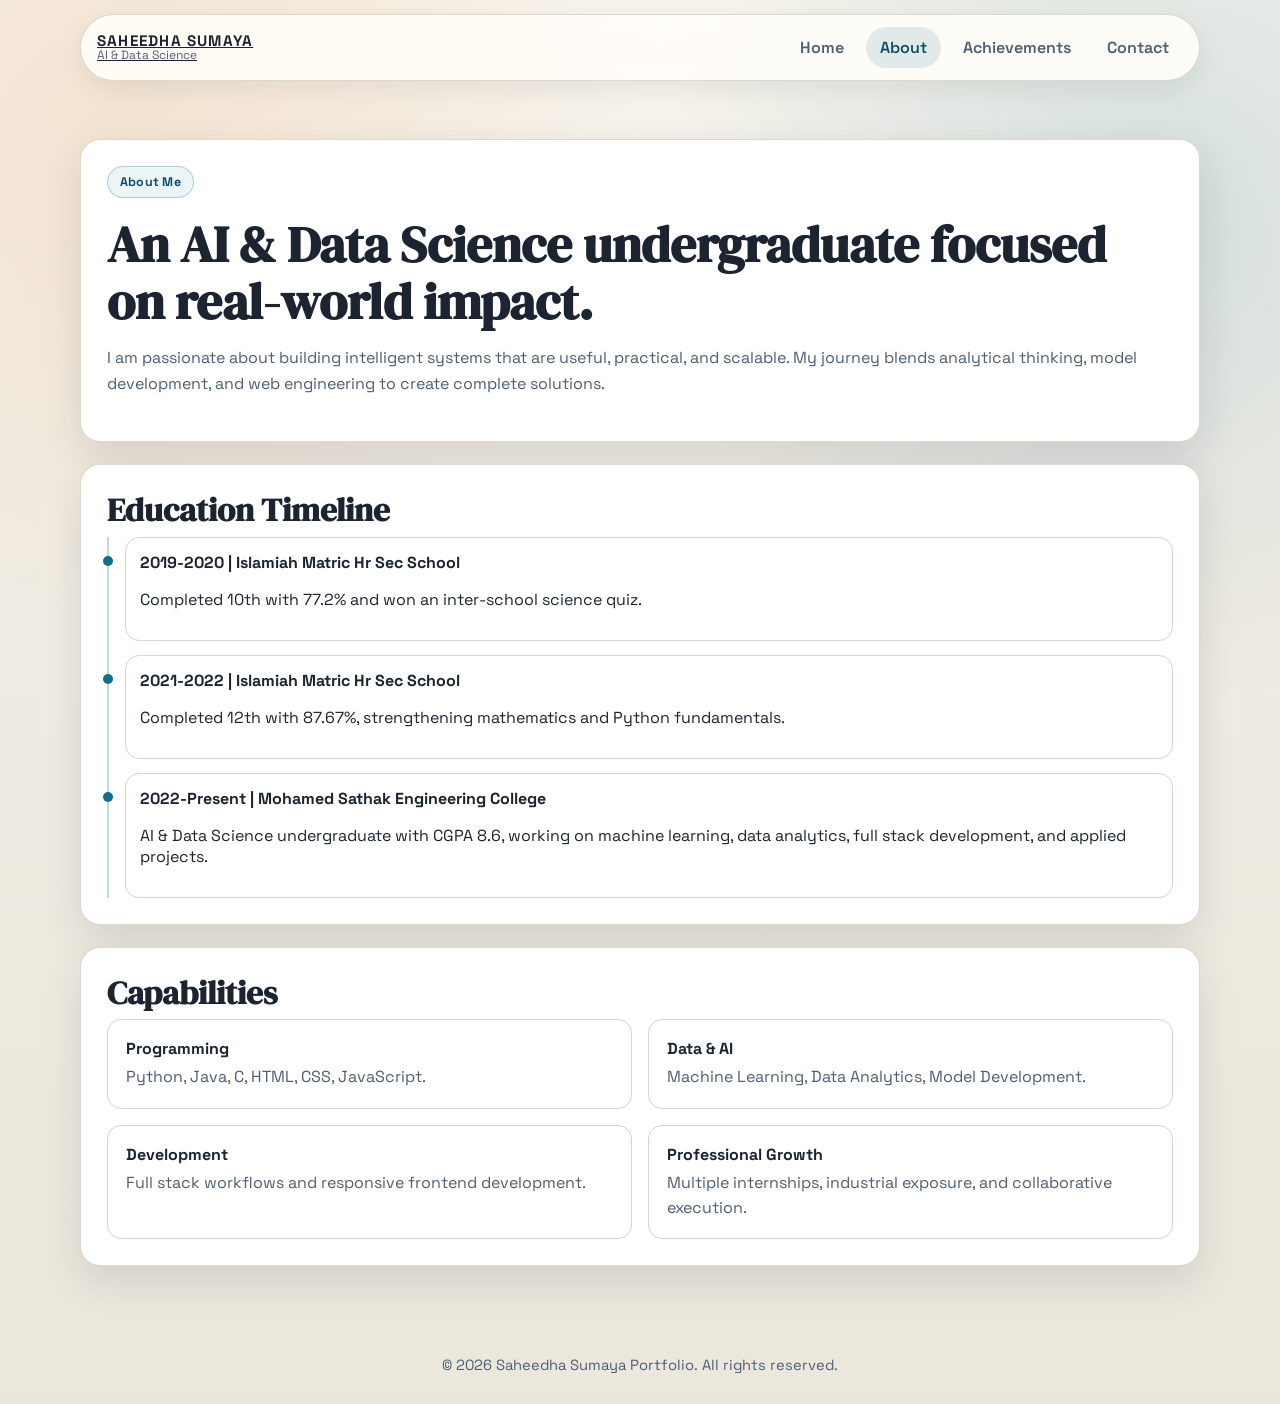
==== about.html @ b2618777 "Add files via upload" ====
﻿<!DOCTYPE html>
<html lang="en">
<head>
  <meta charset="UTF-8">
  <meta name="viewport" content="width=device-width, initial-scale=1.0">
  <title>About | Saheedha Sumaya</title>
  <link rel="preconnect" href="https://fonts.googleapis.com">
  <link rel="preconnect" href="https://fonts.gstatic.com" crossorigin>
  <link href="https://fonts.googleapis.com/css2?family=DM+Serif+Display:ital@0;1&family=Space+Grotesk:wght@400;500;600;700&display=swap" rel="stylesheet">
  <link rel="stylesheet" href="styles.css">
</head>
<body>
  <div class="site-shell">
    <header class="header">
      <nav class="nav">
        <a class="brand" href="index.html">
          <strong>Saheedha Sumaya</strong>
          <span>AI & Data Science</span>
        </a>
        <button class="menu-toggle" data-menu-toggle aria-expanded="false" aria-label="Toggle menu">Menu</button>
        <div class="nav-links" data-nav-links>
          <a href="index.html">Home</a>
          <a href="about.html" class="active">About</a>
          <a href="achievements.html">Achievements</a>
          <a href="contact.html">Contact</a>
        </div>
      </nav>
    </header>

    <main class="main">
      <section class="card section reveal">
        <span class="tag">About Me</span>
        <h1>An AI & Data Science undergraduate focused on real-world impact.</h1>
        <p class="lead">
          I am passionate about building intelligent systems that are useful, practical, and scalable. My journey blends
          analytical thinking, model development, and web engineering to create complete solutions.
        </p>
      </section>

      <section class="card section reveal">
        <h2>Education Timeline</h2>
        <div class="timeline">
          <article class="milestone">
            <strong>2019-2020 | Islamiah Matric Hr Sec School</strong>
            <p>Completed 10th with 77.2% and won an inter-school science quiz.</p>
          </article>
          <article class="milestone">
            <strong>2021-2022 | Islamiah Matric Hr Sec School</strong>
            <p>Completed 12th with 87.67%, strengthening mathematics and Python fundamentals.</p>
          </article>
          <article class="milestone">
            <strong>2022-Present | Mohamed Sathak Engineering College</strong>
            <p>
              AI & Data Science undergraduate with CGPA 8.6, working on machine learning,
              data analytics, full stack development, and applied projects.
            </p>
          </article>
        </div>
      </section>

      <section class="card section reveal">
        <h2>Capabilities</h2>
        <div class="split">
          <article class="item">
            <strong>Programming</strong>
            <p>Python, Java, C, HTML, CSS, JavaScript.</p>
          </article>
          <article class="item">
            <strong>Data & AI</strong>
            <p>Machine Learning, Data Analytics, Model Development.</p>
          </article>
          <article class="item">
            <strong>Development</strong>
            <p>Full stack workflows and responsive frontend development.</p>
          </article>
          <article class="item">
            <strong>Professional Growth</strong>
            <p>Multiple internships, industrial exposure, and collaborative execution.</p>
          </article>
        </div>
      </section>
    </main>

    <footer class="footer">
      <p>&copy; 2026 Saheedha Sumaya Portfolio. All rights reserved.</p>
    </footer>
  </div>

  <script src="script.js"></script>
</body>
</html>
---- styles.css ----
﻿:root {
  --bg: #f4f1ea;
  --bg-soft: #fffdf8;
  --text: #1b2430;
  --muted: #4f5d73;
  --primary: #0f6e8c;
  --primary-strong: #0b4f66;
  --accent: #e67e22;
  --line: #d9d4c7;
  --card: #ffffff;
  --shadow: 0 16px 40px rgba(27, 36, 48, 0.12);
  --radius-lg: 20px;
  --radius-md: 14px;
}

* {
  box-sizing: border-box;
}

html {
  scroll-behavior: smooth;
}

body {
  margin: 0;
  font-family: "Space Grotesk", "Segoe UI", sans-serif;
  color: var(--text);
  background:
    radial-gradient(circle at 10% 8%, rgba(230, 126, 34, 0.13), transparent 30%),
    radial-gradient(circle at 90% 15%, rgba(15, 110, 140, 0.14), transparent 30%),
    linear-gradient(180deg, #f7f4ed 0%, #f0ece3 45%, #ece7dc 100%);
  min-height: 100vh;
}

a {
  color: inherit;
}

.site-shell {
  width: min(1120px, 92%);
  margin: 0 auto;
}

.header {
  position: sticky;
  top: 12px;
  z-index: 20;
  margin-top: 14px;
}

.nav {
  display: flex;
  align-items: center;
  justify-content: space-between;
  padding: 12px 16px;
  border: 1px solid rgba(217, 212, 199, 0.9);
  background: rgba(255, 253, 248, 0.92);
  border-radius: 999px;
  box-shadow: 0 8px 24px rgba(27, 36, 48, 0.08);
  backdrop-filter: blur(10px);
}

.brand {
  display: flex;
  flex-direction: column;
  line-height: 1.1;
}

.brand strong {
  font-size: 0.95rem;
  letter-spacing: 0.08em;
  text-transform: uppercase;
}

.brand span {
  font-size: 0.75rem;
  color: var(--muted);
}

.nav-links {
  display: flex;
  align-items: center;
  gap: 8px;
}

.nav-links a {
  text-decoration: none;
  padding: 10px 14px;
  border-radius: 999px;
  color: var(--muted);
  font-weight: 600;
  transition: all 0.25s ease;
}

.nav-links a:hover,
.nav-links a.active {
  color: var(--primary-strong);
  background: rgba(15, 110, 140, 0.12);
}

.menu-toggle {
  display: none;
  border: 1px solid var(--line);
  background: var(--bg-soft);
  border-radius: 10px;
  padding: 8px 10px;
  font-size: 1.1rem;
}

.main {
  padding: 36px 0 60px;
}

.hero {
  display: grid;
  grid-template-columns: 1.15fr 0.85fr;
  gap: 24px;
  align-items: stretch;
}

.card {
  background: var(--card);
  border: 1px solid rgba(217, 212, 199, 0.9);
  border-radius: var(--radius-lg);
  box-shadow: var(--shadow);
}

.hero-panel {
  padding: 34px;
  position: relative;
  overflow: hidden;
}

.hero-panel::after {
  content: "";
  position: absolute;
  width: 180px;
  height: 180px;
  border-radius: 50%;
  background: rgba(15, 110, 140, 0.1);
  right: -55px;
  top: -45px;
}

.tag {
  display: inline-flex;
  align-items: center;
  gap: 8px;
  border: 1px solid rgba(15, 110, 140, 0.28);
  color: var(--primary-strong);
  background: rgba(15, 110, 140, 0.08);
  padding: 7px 12px;
  border-radius: 999px;
  font-size: 0.78rem;
  font-weight: 700;
  letter-spacing: 0.02em;
}

h1,
h2,
h3 {
  font-family: "DM Serif Display", Georgia, serif;
  margin-top: 0;
  line-height: 1.12;
}

h1 {
  font-size: clamp(2.1rem, 4vw, 3.5rem);
  margin: 18px 0 14px;
}

.hero-panel p {
  margin: 0;
  color: var(--muted);
  max-width: 58ch;
  line-height: 1.65;
}

.action-row {
  margin-top: 24px;
  display: flex;
  flex-wrap: wrap;
  gap: 12px;
}

.btn {
  display: inline-flex;
  align-items: center;
  justify-content: center;
  padding: 11px 18px;
  border-radius: 999px;
  text-decoration: none;
  font-weight: 700;
  border: 1px solid transparent;
  transition: transform 0.2s ease, box-shadow 0.2s ease, background 0.2s ease;
}

.btn:hover {
  transform: translateY(-2px);
}

.btn-primary {
  background: var(--primary);
  color: #fff;
  box-shadow: 0 8px 18px rgba(15, 110, 140, 0.35);
}

.btn-secondary {
  border-color: var(--line);
  color: var(--text);
  background: #fff;
}

.highlight-grid {
  display: grid;
  grid-template-columns: repeat(2, minmax(0, 1fr));
  gap: 12px;
  padding: 20px;
}

.highlight {
  border: 1px solid var(--line);
  border-radius: var(--radius-md);
  padding: 16px;
  background: linear-gradient(145deg, #fefbf5, #f4efe4);
}

.highlight h3 {
  margin: 0 0 6px;
  font-size: 1.1rem;
}

.highlight p {
  margin: 0;
  font-size: 0.9rem;
  color: var(--muted);
}

.section {
  margin-top: 22px;
  padding: 26px;
}

.section h2 {
  font-size: clamp(1.6rem, 2.6vw, 2.2rem);
  margin-bottom: 8px;
}

.lead {
  color: var(--muted);
  margin: 0 0 18px;
  line-height: 1.65;
}

.split {
  display: grid;
  gap: 16px;
  grid-template-columns: repeat(2, minmax(0, 1fr));
}

.item {
  padding: 18px;
  border-radius: var(--radius-md);
  border: 1px solid var(--line);
  background: #fff;
}

.item strong {
  display: block;
  margin-bottom: 6px;
  font-size: 1rem;
}

.item p {
  margin: 0;
  color: var(--muted);
  line-height: 1.55;
}

.timeline {
  border-left: 2px solid rgba(15, 110, 140, 0.26);
  padding-left: 16px;
  display: grid;
  gap: 14px;
}

.milestone {
  position: relative;
  background: #fff;
  border: 1px solid var(--line);
  border-radius: var(--radius-md);
  padding: 14px;
}

.milestone::before {
  content: "";
  position: absolute;
  left: -23px;
  top: 18px;
  width: 10px;
  height: 10px;
  border-radius: 50%;
  background: var(--primary);
}

.kpi-row {
  display: grid;
  grid-template-columns: repeat(3, minmax(0, 1fr));
  gap: 12px;
}

.kpi {
  text-align: center;
  padding: 20px 12px;
  border: 1px solid var(--line);
  border-radius: var(--radius-md);
  background: linear-gradient(170deg, #fffefa, #f6f2e8);
}

.kpi strong {
  display: block;
  font-size: 2rem;
  color: var(--primary-strong);
}

.kpi span {
  color: var(--muted);
  font-size: 0.92rem;
}

.link-list {
  display: grid;
  gap: 10px;
}

.link-card {
  text-decoration: none;
  display: block;
  padding: 14px;
  border: 1px solid var(--line);
  border-radius: var(--radius-md);
  background: #fff;
  transition: transform 0.2s ease, box-shadow 0.2s ease;
}

.link-card:hover {
  transform: translateY(-3px);
  box-shadow: 0 12px 22px rgba(27, 36, 48, 0.12);
}

.link-card strong {
  display: block;
  margin-bottom: 4px;
}

.link-card span {
  color: var(--muted);
  font-size: 0.9rem;
}

.contact-grid {
  display: grid;
  grid-template-columns: 1fr 1fr;
  gap: 16px;
}

.contact-box {
  padding: 20px;
  border: 1px solid var(--line);
  border-radius: var(--radius-md);
  background: #fff;
}

.contact-box h3 {
  margin-bottom: 10px;
}

.contact-box p {
  margin: 8px 0;
  color: var(--muted);
}

.footer {
  margin: 30px auto;
  text-align: center;
  color: var(--muted);
  font-size: 0.92rem;
}

.reveal {
  opacity: 0;
  transform: translateY(24px);
  transition: opacity 0.55s ease, transform 0.55s ease;
}

.reveal.visible {
  opacity: 1;
  transform: none;
}

@media (max-width: 920px) {
  .hero,
  .split,
  .kpi-row,
  .contact-grid,
  .highlight-grid {
    grid-template-columns: 1fr;
  }

  .nav {
    border-radius: 18px;
    align-items: flex-start;
  }

  .menu-toggle {
    display: inline-flex;
  }

  .nav-links {
    position: absolute;
    top: 74px;
    left: 0;
    right: 0;
    margin: 0 auto;
    width: min(1120px, 92%);
    padding: 10px;
    border: 1px solid var(--line);
    border-radius: 16px;
    background: rgba(255, 253, 248, 0.98);
    flex-direction: column;
    display: none;
  }

  .nav-links.open {
    display: flex;
  }

  .nav-links a {
    width: 100%;
    text-align: center;
  }

  .main {
    padding-top: 22px;
  }

  .hero-panel,
  .section {
    padding: 20px;
  }
}
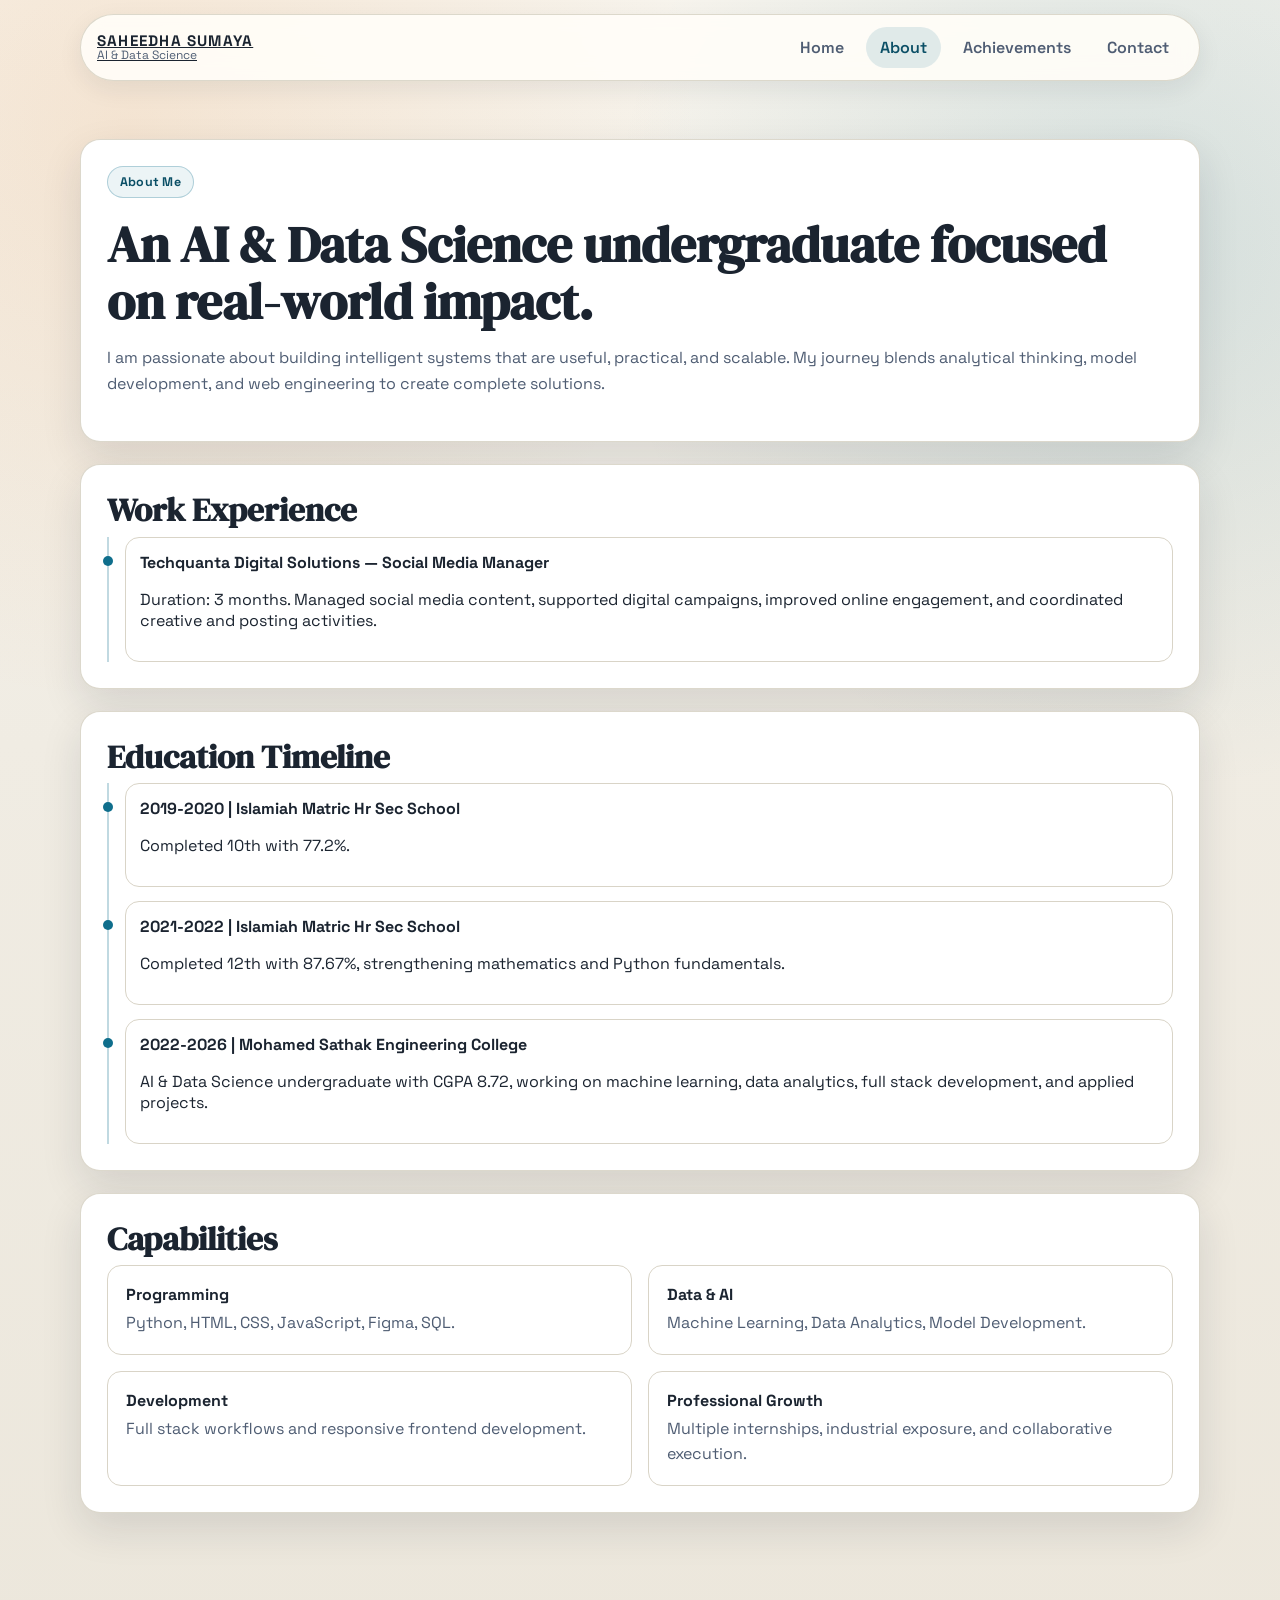
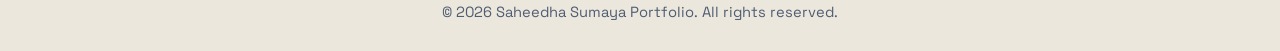
==== commit e85438cf: "Add files via upload" ====
--- a/about.html
+++ b/about.html
@@ -38,20 +38,30 @@
       </section>
 
       <section class="card section reveal">
+        <h2>Work Experience</h2>
+        <div class="timeline">
+          <article class="milestone">
+            <strong>Techquanta Digital Solutions — Social Media Manager</strong>
+            <p>Duration: 3 months. Managed social media content, supported digital campaigns, improved online engagement, and coordinated creative and posting activities.</p>
+          </article>
+        </div>
+      </section>
+
+      <section class="card section reveal">
         <h2>Education Timeline</h2>
         <div class="timeline">
           <article class="milestone">
             <strong>2019-2020 | Islamiah Matric Hr Sec School</strong>
-            <p>Completed 10th with 77.2% and won an inter-school science quiz.</p>
+            <p>Completed 10th with 77.2%.</p>
           </article>
           <article class="milestone">
             <strong>2021-2022 | Islamiah Matric Hr Sec School</strong>
             <p>Completed 12th with 87.67%, strengthening mathematics and Python fundamentals.</p>
           </article>
           <article class="milestone">
-            <strong>2022-Present | Mohamed Sathak Engineering College</strong>
+            <strong>2022-2026 | Mohamed Sathak Engineering College</strong>
             <p>
-              AI & Data Science undergraduate with CGPA 8.6, working on machine learning,
+              AI & Data Science undergraduate with CGPA 8.72, working on machine learning,
               data analytics, full stack development, and applied projects.
             </p>
           </article>
@@ -63,7 +73,7 @@
         <div class="split">
           <article class="item">
             <strong>Programming</strong>
-            <p>Python, Java, C, HTML, CSS, JavaScript.</p>
+            <p>Python, HTML, CSS, JavaScript, Figma, SQL.</p>
           </article>
           <article class="item">
             <strong>Data & AI</strong>
@@ -88,4 +98,4 @@
 
   <script src="script.js"></script>
 </body>
-</html>
+</html>
